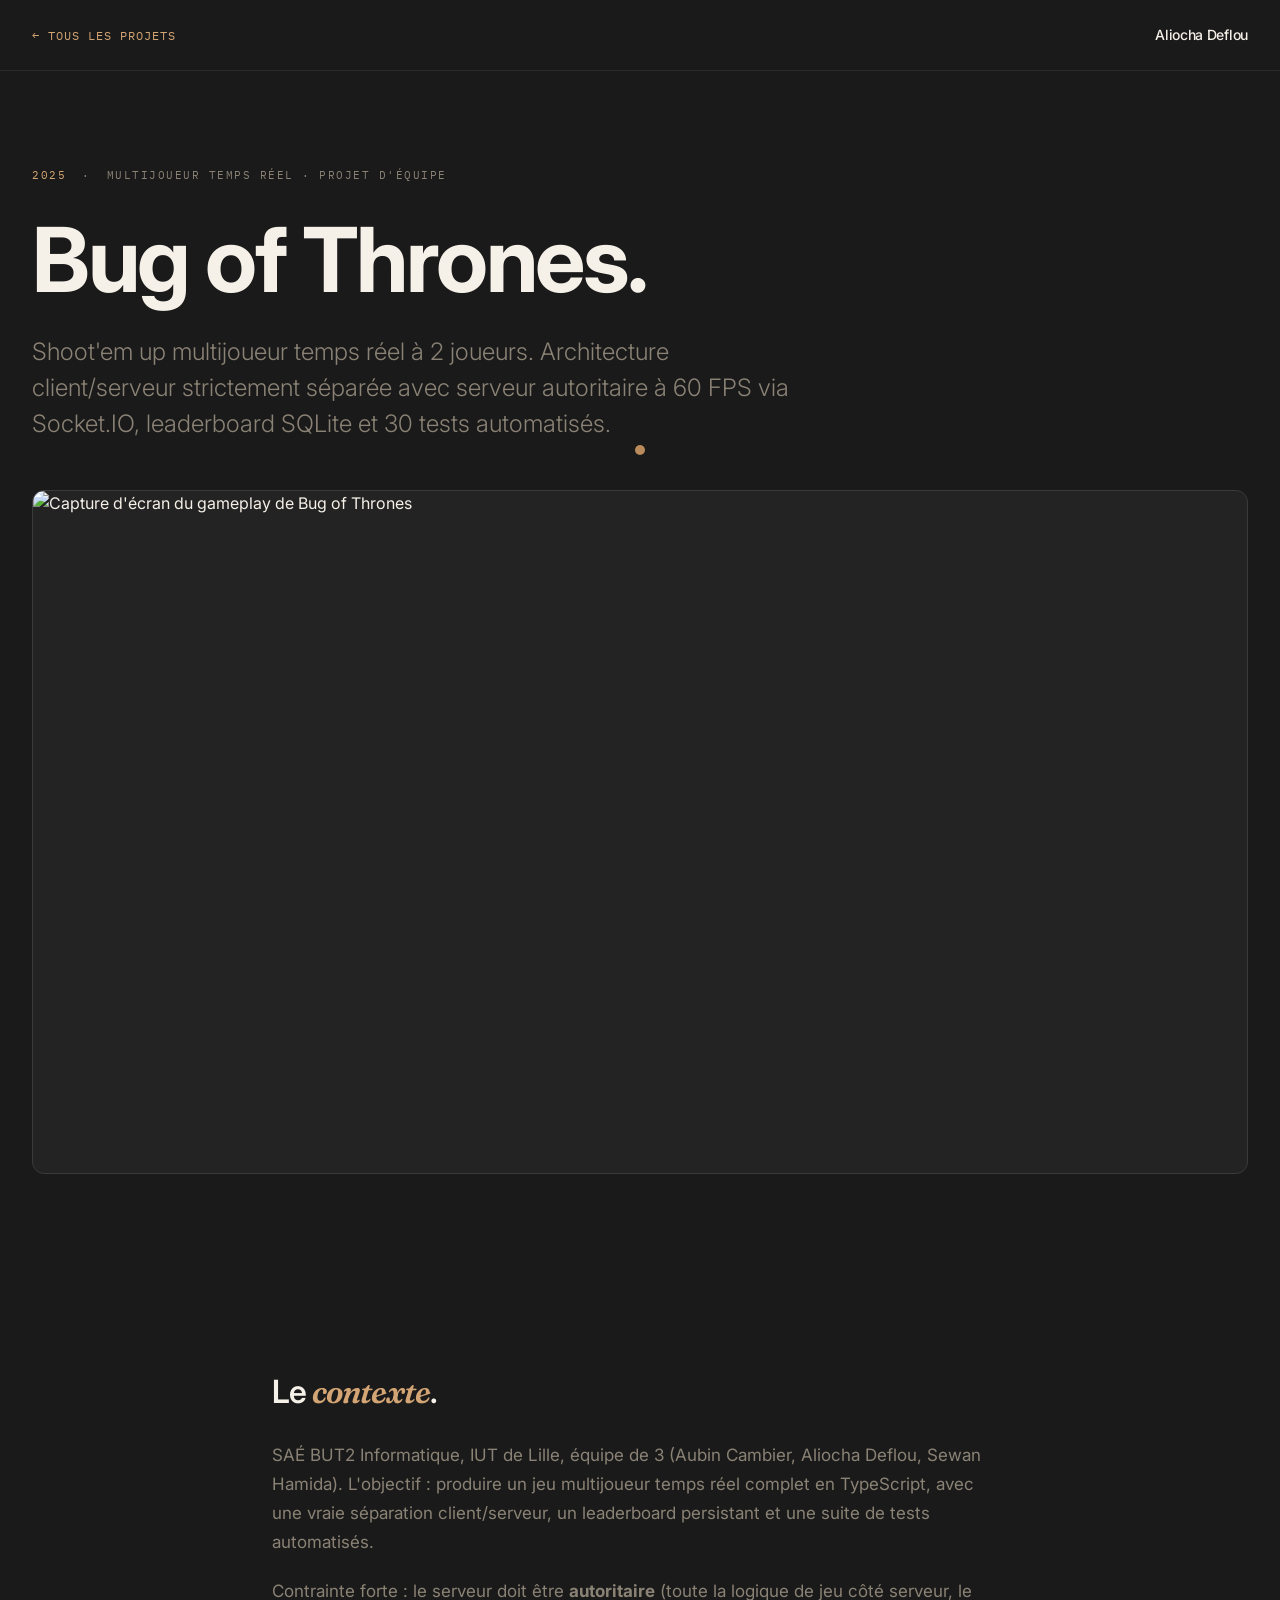
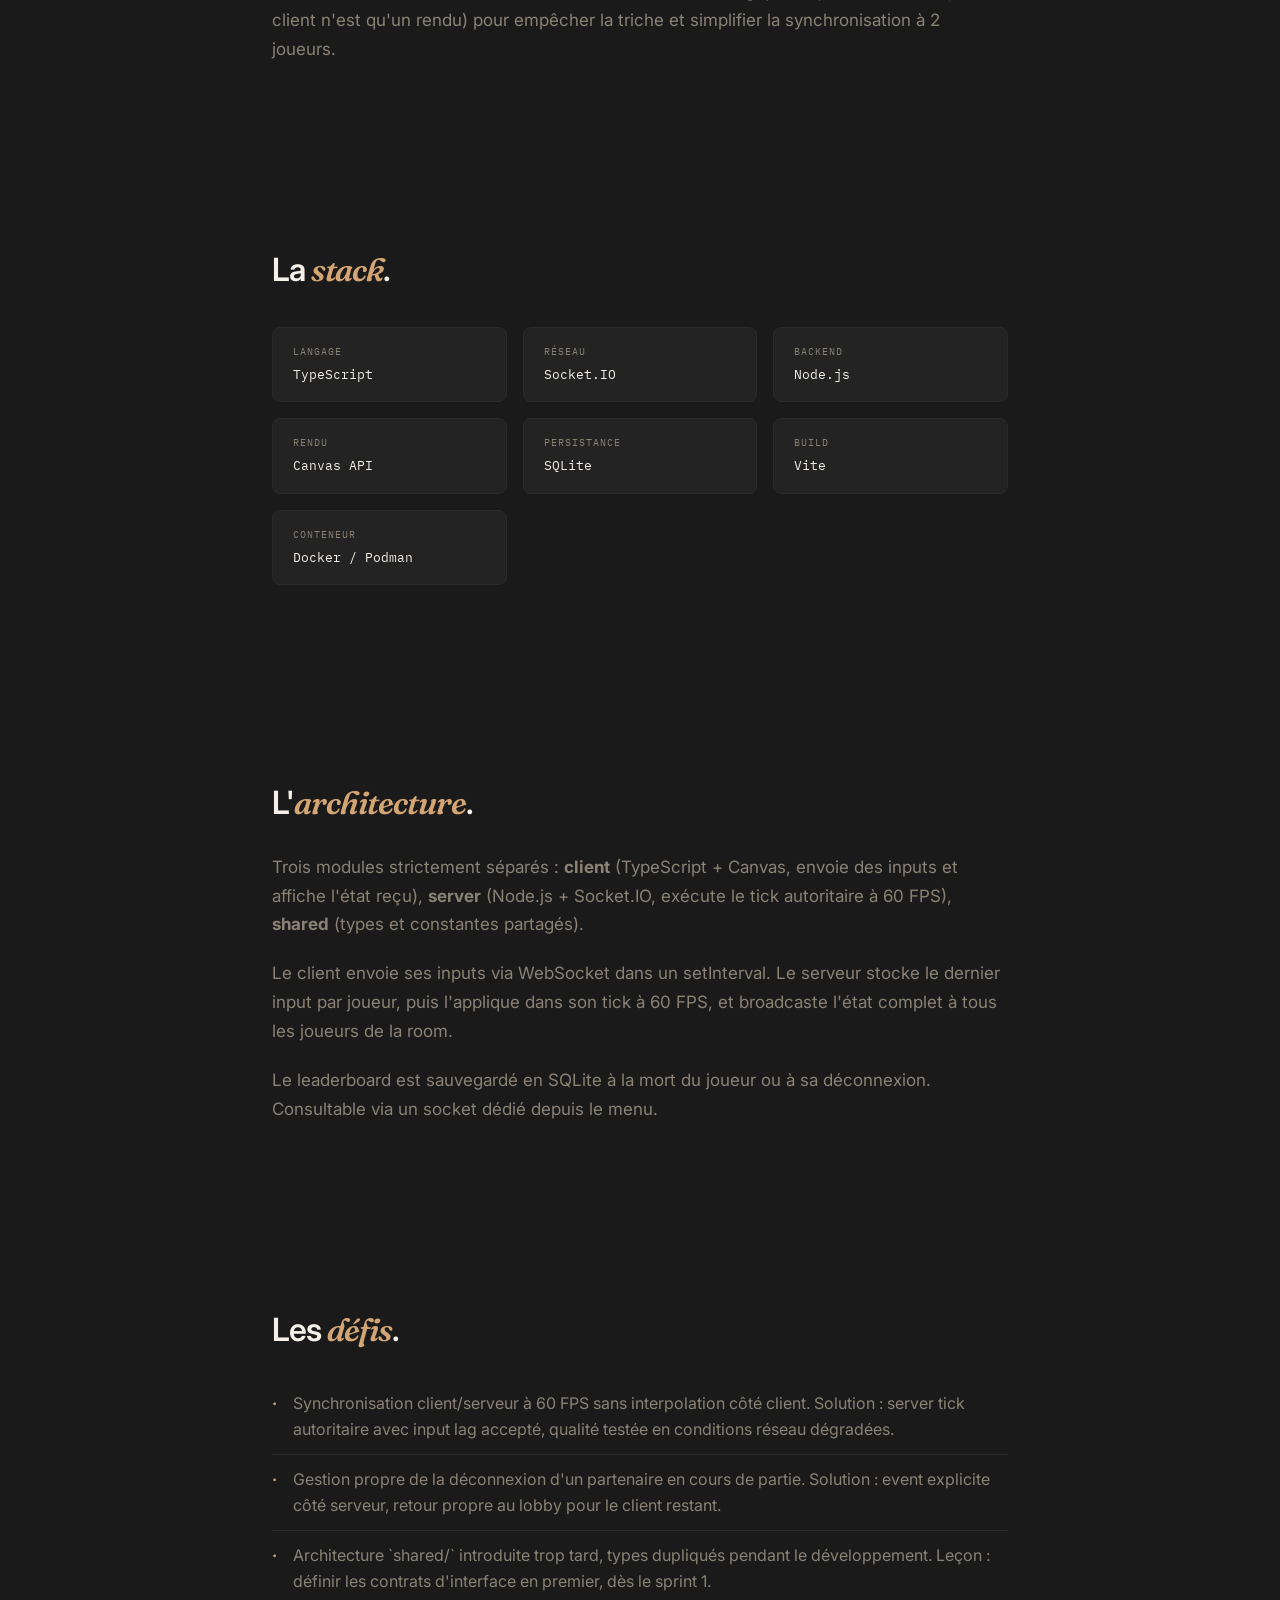
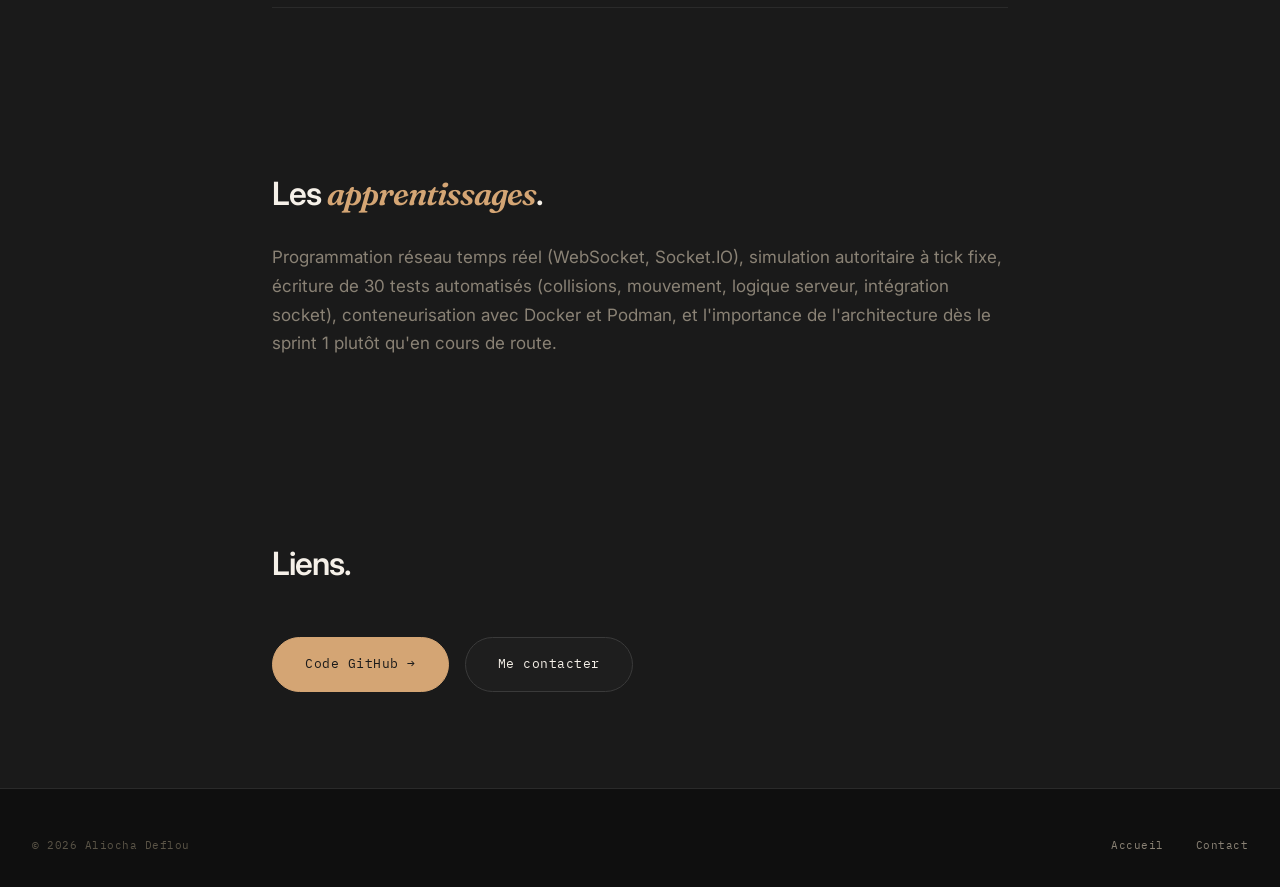
==== projets/bug-of-thrones.html @ a498810f "Add 3 project detail pages (Trading Bot, Bug of Thrones, Cabinet Réflexologie)" ====
<!DOCTYPE html>
<html lang="fr">
<head>
    <meta charset="UTF-8">
    <meta name="viewport" content="width=device-width, initial-scale=1.0">
    <title>Bug of Thrones — Étude de cas | Aliocha Deflou</title>
    <meta name="description" content="Shoot'em up multijoueur temps réel TypeScript/Socket.IO. Serveur autoritaire 60 FPS, leaderboard SQLite, 30 tests automatisés. Projet d'équipe SAÉ BUT2.">
    <meta name="theme-color" content="#1a1a1a">

    <link rel="preconnect" href="https://fonts.googleapis.com">
    <link rel="preconnect" href="https://fonts.gstatic.com" crossorigin>
    <link href="https://fonts.googleapis.com/css2?family=Inter:wght@300;400;500;600;700;800&family=Fraunces:ital,wght@0,300;0,400;1,300;1,400&family=IBM+Plex+Mono:wght@400;500&display=swap" rel="stylesheet">

    <link rel="stylesheet" href="../styles/main.css">
</head>
<body>
    <a href="#main" class="skip-link">Aller au contenu principal</a>
    <nav class="pd-nav" role="navigation">
        <a href="../index.html#projets" class="pd-nav-back">← Tous les projets</a>
        <a href="../index.html" class="nav-logo">Aliocha Deflou</a>
    </nav>

    <main id="main">
        <article>
            <header class="pd-hero">
                <div class="pd-meta">
                    <span class="accent">2025</span>
                    <span>·</span>
                    <span>Multijoueur Temps Réel · Projet d'équipe</span>
                </div>
                <h1 class="pd-title">Bug of Thrones.</h1>
                <p class="pd-tagline">Shoot'em up multijoueur temps réel à 2 joueurs. Architecture client/serveur strictement séparée avec serveur autoritaire à 60 FPS via Socket.IO, leaderboard SQLite et 30 tests automatisés.</p>
                <div class="pd-image">
                    <img src="../assets/img/bug-of-thrones-gameplay.webp" alt="Capture d'écran du gameplay de Bug of Thrones" loading="eager">
                </div>
            </header>

            <section class="pd-section">
                <h2>Le <em>contexte</em>.</h2>
                <p>SAÉ BUT2 Informatique, IUT de Lille, équipe de 3 (Aubin Cambier, Aliocha Deflou, Sewan Hamida). L'objectif : produire un jeu multijoueur temps réel complet en TypeScript, avec une vraie séparation client/serveur, un leaderboard persistant et une suite de tests automatisés.</p>
                <p>Contrainte forte : le serveur doit être <strong>autoritaire</strong> (toute la logique de jeu côté serveur, le client n'est qu'un rendu) pour empêcher la triche et simplifier la synchronisation à 2 joueurs.</p>
            </section>

            <section class="pd-section">
                <h2>La <em>stack</em>.</h2>
                <div class="pd-stack-grid">
                    <div class="pd-stack-item"><span class="lab">Langage</span>TypeScript</div>
                    <div class="pd-stack-item"><span class="lab">Réseau</span>Socket.IO</div>
                    <div class="pd-stack-item"><span class="lab">Backend</span>Node.js</div>
                    <div class="pd-stack-item"><span class="lab">Rendu</span>Canvas API</div>
                    <div class="pd-stack-item"><span class="lab">Persistance</span>SQLite</div>
                    <div class="pd-stack-item"><span class="lab">Build</span>Vite</div>
                    <div class="pd-stack-item"><span class="lab">Conteneur</span>Docker / Podman</div>
                </div>
            </section>

            <section class="pd-section">
                <h2>L'<em>architecture</em>.</h2>
                <p>Trois modules strictement séparés : <strong>client</strong> (TypeScript + Canvas, envoie des inputs et affiche l'état reçu), <strong>server</strong> (Node.js + Socket.IO, exécute le tick autoritaire à 60 FPS), <strong>shared</strong> (types et constantes partagés).</p>
                <p>Le client envoie ses inputs via WebSocket dans un setInterval. Le serveur stocke le dernier input par joueur, puis l'applique dans son tick à 60 FPS, et broadcaste l'état complet à tous les joueurs de la room.</p>
                <p>Le leaderboard est sauvegardé en SQLite à la mort du joueur ou à sa déconnexion. Consultable via un socket dédié depuis le menu.</p>
            </section>

            <section class="pd-section">
                <h2>Les <em>défis</em>.</h2>
                <ul>
                    <li>Synchronisation client/serveur à 60 FPS sans interpolation côté client. Solution : server tick autoritaire avec input lag accepté, qualité testée en conditions réseau dégradées.</li>
                    <li>Gestion propre de la déconnexion d'un partenaire en cours de partie. Solution : event explicite côté serveur, retour propre au lobby pour le client restant.</li>
                    <li>Architecture `shared/` introduite trop tard, types dupliqués pendant le développement. Leçon : définir les contrats d'interface en premier, dès le sprint 1.</li>
                </ul>
            </section>

            <section class="pd-section">
                <h2>Les <em>apprentissages</em>.</h2>
                <p>Programmation réseau temps réel (WebSocket, Socket.IO), simulation autoritaire à tick fixe, écriture de 30 tests automatisés (collisions, mouvement, logique serveur, intégration socket), conteneurisation avec Docker et Podman, et l'importance de l'architecture dès le sprint 1 plutôt qu'en cours de route.</p>
            </section>

            <section class="pd-section">
                <h2>Liens.</h2>
                <div class="pd-cta">
                    <a href="https://github.com/AlioDefl/bug-of-thrones" target="_blank" rel="noopener" class="contact-btn primary">Code GitHub →</a>
                    <a href="../index.html#contact" class="contact-btn">Me contacter</a>
                </div>
            </section>
        </article>
    </main>

    <footer class="footer" role="contentinfo">
        <div class="footer-inner">
            <span>© 2026 Aliocha Deflou</span>
            <div class="footer-links">
                <a href="../index.html">Accueil</a>
                <a href="../index.html#contact">Contact</a>
            </div>
        </div>
    </footer>

    <script src="../scripts/main.js"></script>
</body>
</html>
---- styles/main.css ----
/* main.css — feuille principale du portfolio Aliocha Deflou v2 */

/* ---------- 1. CSS Variables ---------- */
:root {
    /* Palette */
    --bg: #1a1a1a;
    --bg-elevated: #232323;
    --bg-deep: #0f0f0f;
    --text: #f5f0e8;
    --text-muted: #8a8275;
    --text-faint: #5a5447;
    --accent: #d4a574;
    --accent-hover: #e0b889;
    --border: #2a2a2a;
    --border-strong: #3a3a3a;

    /* Typography */
    --font-sans: 'Inter', -apple-system, BlinkMacSystemFont, 'Segoe UI', sans-serif;
    --font-serif: 'Fraunces', Georgia, serif;
    --font-mono: 'IBM Plex Mono', 'Courier New', monospace;

    /* Easing */
    --ease-out: cubic-bezier(.4, 0, .2, 1);
    --ease-pop: cubic-bezier(.34, 1.56, .64, 1);

    /* Layout */
    --max-width: 1280px;
    --gutter: 2rem;
}

/* ---------- 2. Reset ---------- */
*, *::before, *::after { margin: 0; padding: 0; box-sizing: border-box; }
html { scroll-behavior: smooth; -webkit-font-smoothing: antialiased; }
body {
    font-family: var(--font-sans);
    font-size: 16px;
    line-height: 1.6;
    font-weight: 400;
    background: var(--bg);
    color: var(--text);
    overflow-x: hidden;
}
img, svg, video { display: block; max-width: 100%; height: auto; }
button { font: inherit; border: none; background: none; cursor: pointer; color: inherit; }
a { color: inherit; text-decoration: none; }

/* ---------- 3. Typography utilities ---------- */
.label {
    font-family: var(--font-mono);
    font-size: 11px;
    font-weight: 500;
    letter-spacing: 1.5px;
    text-transform: uppercase;
    color: var(--text-faint);
}
.serif-italic {
    font-family: var(--font-serif);
    font-style: italic;
    font-weight: 300;
    color: var(--accent);
}

/* ---------- 4. Layout utilities ---------- */
.container {
    width: 100%;
    max-width: var(--max-width);
    margin: 0 auto;
    padding: 0 var(--gutter);
}
.section {
    padding: 8rem 0;
}
.section-title {
    font-size: clamp(2rem, 5vw, 3.5rem);
    font-weight: 600;
    letter-spacing: -1.5px;
    line-height: 1.05;
    margin-bottom: 3rem;
}

/* ---------- 5. Reduced motion ---------- */
@media (prefers-reduced-motion: reduce) {
    *, *::before, *::after {
        animation-duration: 0.01ms !important;
        animation-iteration-count: 1 !important;
        transition-duration: 0.01ms !important;
        scroll-behavior: auto !important;
    }
}

/* ---------- 6. Skip link ---------- */
.skip-link {
    position: absolute;
    top: -100px;
    left: 0;
    background: var(--accent);
    color: var(--bg);
    padding: 1rem 2rem;
    z-index: 10000;
    font-weight: 500;
    transition: top 0.3s var(--ease-out);
}
.skip-link:focus { top: 0; }

/* ---------- Nav ---------- */
.nav {
    position: fixed;
    top: 0; left: 0; right: 0;
    z-index: 100;
    background: rgba(26, 26, 26, 0);
    backdrop-filter: blur(0);
    border-bottom: 1px solid transparent;
    transition: background 0.4s var(--ease-out), backdrop-filter 0.4s var(--ease-out), border-color 0.4s var(--ease-out);
}
.nav.scrolled {
    background: rgba(26, 26, 26, 0.85);
    backdrop-filter: blur(20px);
    border-bottom-color: var(--border);
}
.nav-inner {
    max-width: var(--max-width);
    margin: 0 auto;
    padding: 0 var(--gutter);
    height: 72px;
    display: flex;
    align-items: center;
    justify-content: space-between;
    gap: 2rem;
}
.nav-logo {
    font-size: 14px;
    font-weight: 500;
    letter-spacing: -0.3px;
}
.nav-links {
    display: flex;
    gap: 2.5rem;
    list-style: none;
}
.nav-links a {
    font-family: var(--font-mono);
    font-size: 12px;
    letter-spacing: 0.5px;
    text-transform: uppercase;
    color: var(--text-muted);
    transition: color 0.3s var(--ease-out);
}
.nav-links a:hover { color: var(--text); }
.nav-cv {
    padding: 0.65rem 1.4rem;
    background: var(--accent);
    color: var(--bg);
    border-radius: 50px;
    font-size: 13px;
    font-weight: 500;
    transition: background 0.3s var(--ease-out), transform 0.3s var(--ease-out);
}
.nav-cv:hover { background: var(--accent-hover); transform: translateY(-2px); }
.nav-hamburger { display: none; flex-direction: column; gap: 5px; }
.nav-hamburger span { display: block; width: 24px; height: 2px; background: var(--text); transition: all 0.3s var(--ease-out); }

@media (max-width: 700px) {
    .nav-links { display: none; position: fixed; top: 72px; left: 0; right: 0; flex-direction: column; padding: 2rem; gap: 1.5rem; background: rgba(26, 26, 26, 0.98); backdrop-filter: blur(20px); border-bottom: 1px solid var(--border); }
    .nav-links.open { display: flex; }
    .nav-hamburger { display: flex; }
}

/* ---------- Hero ---------- */
.hero {
    min-height: 100vh;
    display: flex;
    flex-direction: column;
    justify-content: space-between;
    padding: 8rem var(--gutter) 4rem;
    max-width: var(--max-width);
    margin: 0 auto;
    position: relative;
}
.hero-top, .hero-bottom {
    display: flex;
    justify-content: space-between;
    align-items: center;
    color: var(--text-faint);
    font-family: var(--font-mono);
    font-size: 11px;
    letter-spacing: 1.5px;
    text-transform: uppercase;
}
.hero-bottom { padding-top: 2rem; border-top: 1px solid var(--border); }
.hero-content {
    flex: 1;
    display: flex;
    flex-direction: column;
    justify-content: center;
    gap: 2rem;
    padding: 4rem 0;
}
.hero-name {
    font-size: clamp(48px, 9vw, 120px);
    font-weight: 700;
    letter-spacing: -3px;
    line-height: 0.92;
}
.hero-name .dot { color: var(--accent); }
.hero-tagline {
    font-size: clamp(18px, 2.4vw, 28px);
    font-weight: 300;
    line-height: 1.4;
    color: var(--text);
    max-width: 720px;
}
.hero-tagline em {
    font-family: var(--font-serif);
    font-style: italic;
    font-weight: 300;
    color: var(--accent);
}
.status-pill {
    display: inline-flex;
    align-items: center;
    gap: 0.65rem;
    padding: 0.65rem 1.2rem;
    border: 1px solid var(--border-strong);
    border-radius: 50px;
    background: rgba(245, 240, 232, 0.03);
    font-family: var(--font-mono);
    font-size: 11px;
    letter-spacing: 1.5px;
    text-transform: uppercase;
    color: var(--text);
    width: fit-content;
}
.status-pill .pulse {
    width: 8px;
    height: 8px;
    border-radius: 50%;
    background: var(--accent);
    animation: pulse 2s ease-in-out infinite;
}
@keyframes pulse {
    0%, 100% { opacity: 1; transform: scale(1); }
    50% { opacity: 0.4; transform: scale(0.85); }
}
.hero-scroll {
    display: flex;
    align-items: center;
    gap: 0.5rem;
}
.hero-scroll::after {
    content: '↓';
    animation: bounce 2s ease-in-out infinite;
}
@keyframes bounce {
    0%, 100% { transform: translateY(0); }
    50% { transform: translateY(4px); }
}

/* ---------- About ---------- */
.about {
    background: var(--bg);
    padding: 6rem 0;
    border-top: 1px solid var(--border);
}
.about-inner {
    max-width: var(--max-width);
    margin: 0 auto;
    padding: 0 var(--gutter);
    display: grid;
    grid-template-columns: 320px 1fr;
    gap: 4rem;
    align-items: center;
}
.about-portrait {
    width: 320px;
    height: 320px;
    border-radius: 8px;
    overflow: hidden;
    background: var(--bg-elevated);
    position: relative;
}
.about-portrait img { width: 100%; height: 100%; object-fit: cover; }
.about-portrait::after {
    content: '';
    position: absolute;
    inset: 0;
    background: linear-gradient(135deg, transparent 50%, rgba(212, 165, 116, 0.15));
    pointer-events: none;
}
.about-text { display: flex; flex-direction: column; gap: 2rem; }
.about-label { font-family: var(--font-mono); font-size: 11px; letter-spacing: 2px; text-transform: uppercase; color: var(--accent); }
.about-bio { font-size: clamp(20px, 2vw, 26px); font-weight: 300; line-height: 1.4; color: var(--text); }
.about-bio em { font-family: var(--font-serif); font-style: italic; color: var(--accent); }
.about-stats { display: flex; gap: 3rem; padding-top: 2rem; border-top: 1px solid var(--border); }
.about-stat-num { font-size: 2rem; font-weight: 600; color: var(--text); margin-bottom: 0.25rem; }
.about-stat-label { font-family: var(--font-mono); font-size: 11px; letter-spacing: 1px; text-transform: uppercase; color: var(--text-muted); }

@media (max-width: 768px) {
    .about-inner { grid-template-columns: 1fr; gap: 2rem; }
    .about-portrait { width: 100%; max-width: 320px; }
    .about-stats { flex-direction: column; gap: 1.5rem; }
}

/* ---------- Projects section ---------- */
.projects {
    padding: 8rem 0;
    background: var(--bg);
    border-top: 1px solid var(--border);
}
.projects-header {
    max-width: var(--max-width);
    margin: 0 auto 5rem;
    padding: 0 var(--gutter);
    display: flex;
    justify-content: space-between;
    align-items: flex-end;
    gap: 2rem;
}
.projects-header h2 { font-size: clamp(2rem, 5vw, 4rem); font-weight: 600; letter-spacing: -1.5px; line-height: 1; }
.projects-header h2 em { font-family: var(--font-serif); font-style: italic; font-weight: 300; color: var(--accent); }
.projects-count { font-family: var(--font-mono); font-size: 12px; letter-spacing: 1.5px; text-transform: uppercase; color: var(--text-muted); white-space: nowrap; }

/* Featured cards */
.featured-list {
    max-width: var(--max-width);
    margin: 0 auto;
    padding: 0 var(--gutter);
    display: flex;
    flex-direction: column;
    gap: 8rem;
}
.featured-card {
    display: grid;
    grid-template-columns: 1fr 1fr;
    gap: 4rem;
    align-items: center;
}
.featured-card.reverse { direction: rtl; }
.featured-card.reverse > * { direction: ltr; }
.featured-image {
    aspect-ratio: 4 / 3;
    border-radius: 12px;
    overflow: hidden;
    background: var(--bg-elevated);
    border: 1px solid var(--border-strong);
    position: relative;
}
.featured-image img { width: 100%; height: 100%; object-fit: cover; transition: transform 0.6s var(--ease-out); }
.featured-card:hover .featured-image img { transform: scale(1.04); }
.featured-text { display: flex; flex-direction: column; gap: 1.5rem; }
.featured-meta { display: flex; align-items: center; gap: 1rem; font-family: var(--font-mono); font-size: 11px; letter-spacing: 1.5px; text-transform: uppercase; color: var(--text-muted); }
.featured-meta .num { color: var(--accent); }
.featured-meta .dot { width: 4px; height: 4px; background: var(--text-faint); border-radius: 50%; }
.featured-title { font-size: clamp(28px, 4vw, 48px); font-weight: 600; letter-spacing: -1px; line-height: 1.05; }
.featured-tagline { font-size: 18px; font-weight: 300; line-height: 1.5; color: var(--text-muted); }
.featured-stack { display: flex; flex-wrap: wrap; gap: 0.5rem; }
.tag {
    font-family: var(--font-mono);
    font-size: 11px;
    letter-spacing: 0.5px;
    padding: 0.4rem 0.85rem;
    border: 1px solid var(--border-strong);
    border-radius: 50px;
    color: var(--text-muted);
}
.featured-cta {
    display: inline-flex;
    align-items: center;
    gap: 0.5rem;
    margin-top: 0.5rem;
    font-family: var(--font-mono);
    font-size: 13px;
    letter-spacing: 0.5px;
    color: var(--accent);
    text-transform: uppercase;
    transition: gap 0.3s var(--ease-out);
    width: fit-content;
}
.featured-cta::after { content: '→'; transition: transform 0.3s var(--ease-out); }
.featured-cta:hover { gap: 1rem; }
.featured-cta:hover::after { transform: translateX(4px); }

@media (max-width: 900px) {
    .featured-card, .featured-card.reverse { grid-template-columns: 1fr; gap: 2rem; direction: ltr; }
}

/* ---------- Trading Bot CSS mockup ---------- */
.tb-mockup {
    width: 100%;
    height: 100%;
    background: linear-gradient(180deg, #1f1f1f 0%, #161616 100%);
    padding: 1.5rem;
    display: grid;
    grid-template-rows: auto 1fr auto;
    gap: 1rem;
    font-family: var(--font-mono);
    font-size: 10px;
    color: var(--text-muted);
}
.tb-header { display: flex; justify-content: space-between; align-items: center; }
.tb-pair { font-size: 13px; color: var(--text); font-weight: 500; }
.tb-pair .accent { color: var(--accent); }
.tb-controls { display: flex; gap: 0.5rem; }
.tb-controls span { padding: 0.25rem 0.6rem; background: var(--bg-elevated); border-radius: 4px; }
.tb-controls span.active { background: var(--accent); color: var(--bg); }
.tb-chart { position: relative; background: rgba(245, 240, 232, 0.02); border-radius: 6px; overflow: hidden; }
.tb-chart svg { width: 100%; height: 100%; }
.tb-footer { display: flex; justify-content: space-between; }
.tb-footer .stat .num { color: var(--text); font-size: 12px; font-weight: 500; }
.tb-footer .stat .num.up { color: #7ad6a4; }
.tb-footer .stat .num.down { color: #d67a7a; }
.tb-footer .stat .lab { font-size: 9px; letter-spacing: 1px; text-transform: uppercase; }

/* ---------- Projects grid (7 minor) ---------- */
.projects-grid-wrap {
    max-width: var(--max-width);
    margin: 8rem auto 0;
    padding: 0 var(--gutter);
}
.projects-grid-label {
    font-family: var(--font-mono);
    font-size: 11px;
    letter-spacing: 2px;
    text-transform: uppercase;
    color: var(--accent);
    margin-bottom: 2rem;
    display: flex;
    align-items: center;
    gap: 1rem;
}
.projects-grid-label::after {
    content: '';
    flex: 1;
    height: 1px;
    background: var(--border);
}
.projects-grid {
    display: grid;
    grid-template-columns: repeat(2, 1fr);
    gap: 1rem;
}
.project-mini {
    padding: 2rem;
    background: var(--bg-elevated);
    border: 1px solid var(--border);
    border-radius: 8px;
    transition: border-color 0.3s var(--ease-out), transform 0.3s var(--ease-out);
    display: flex;
    flex-direction: column;
    gap: 1rem;
}
.project-mini:hover { border-color: var(--accent); transform: translateY(-2px); }
.project-mini-meta { display: flex; justify-content: space-between; align-items: center; font-family: var(--font-mono); font-size: 11px; letter-spacing: 1px; text-transform: uppercase; color: var(--text-muted); }
.project-mini-title { font-size: 1.3rem; font-weight: 500; }
.project-mini-tagline { font-size: 14px; color: var(--text-muted); line-height: 1.5; }
.project-mini-tags { display: flex; flex-wrap: wrap; gap: 0.4rem; }
.project-mini-tags .tag { font-size: 10px; padding: 0.3rem 0.7rem; }
.project-mini-link {
    margin-top: auto;
    font-family: var(--font-mono);
    font-size: 11px;
    letter-spacing: 0.5px;
    text-transform: uppercase;
    color: var(--accent);
    transition: opacity 0.3s var(--ease-out);
}
.project-mini-link:hover { opacity: 0.7; }
.project-mini-link.muted { color: var(--text-faint); cursor: default; }

@media (max-width: 768px) {
    .projects-grid { grid-template-columns: 1fr; }
}

/* ---------- Stats marquee ---------- */
.marquee {
    background: var(--bg-elevated);
    border-top: 1px solid var(--border);
    border-bottom: 1px solid var(--border);
    overflow: hidden;
    padding: 1.5rem 0;
}
.marquee-track {
    display: flex;
    width: max-content;
    animation: marquee 60s linear infinite;
    will-change: transform;
}
.marquee:hover .marquee-track { animation-play-state: paused; }
.marquee-item {
    font-family: var(--font-mono);
    font-size: 13px;
    letter-spacing: 2px;
    text-transform: uppercase;
    color: var(--text-muted);
    padding: 0 2.5rem;
    white-space: nowrap;
    display: flex;
    align-items: center;
    gap: 2.5rem;
}
.marquee-item::after {
    content: '';
    width: 6px;
    height: 6px;
    background: var(--accent);
    border-radius: 50%;
    flex-shrink: 0;
}
@keyframes marquee {
    from { transform: translateX(0); }
    to { transform: translateX(-50%); }
}

/* ---------- Stack section ---------- */
.stack {
    padding: 8rem 0;
    background: var(--bg);
}
.stack-inner { max-width: var(--max-width); margin: 0 auto; padding: 0 var(--gutter); }
.stack-grid {
    display: grid;
    grid-template-columns: repeat(4, 1fr);
    gap: 3rem;
    margin-top: 4rem;
}
.stack-col { display: flex; flex-direction: column; gap: 1rem; }
.stack-num { font-family: var(--font-mono); font-size: 12px; letter-spacing: 1.5px; color: var(--accent); }
.stack-cat { font-size: 1.1rem; font-weight: 600; padding-bottom: 1rem; border-bottom: 1px solid var(--border); margin-bottom: 0.5rem; }
.stack-list { list-style: none; display: flex; flex-direction: column; gap: 0.5rem; }
.stack-list li { font-family: var(--font-mono); font-size: 13px; color: var(--text-muted); padding: 0.4rem 0; }

@media (max-width: 900px) { .stack-grid { grid-template-columns: repeat(2, 1fr); gap: 2rem; } }
@media (max-width: 500px) { .stack-grid { grid-template-columns: 1fr; } }

/* ---------- Why hire me ---------- */
.why {
    padding: 8rem 0;
    background: var(--bg-deep);
    border-top: 1px solid var(--border);
    border-bottom: 1px solid var(--border);
}
.why-inner { max-width: var(--max-width); margin: 0 auto; padding: 0 var(--gutter); }
.why-grid {
    display: grid;
    grid-template-columns: repeat(3, 1fr);
    gap: 4rem;
    margin-top: 4rem;
}
.why-item { display: flex; flex-direction: column; gap: 1rem; }
.why-num {
    font-family: var(--font-serif);
    font-style: italic;
    font-weight: 300;
    font-size: 4rem;
    color: var(--accent);
    line-height: 1;
}
.why-title { font-size: 1.4rem; font-weight: 600; }
.why-text { font-size: 15px; line-height: 1.6; color: var(--text-muted); }

@media (max-width: 900px) { .why-grid { grid-template-columns: 1fr; gap: 3rem; } }

/* ---------- Education timeline ---------- */
.education {
    padding: 8rem 0;
    background: var(--bg);
}
.education-inner { max-width: var(--max-width); margin: 0 auto; padding: 0 var(--gutter); }
.timeline {
    position: relative;
    margin-top: 4rem;
    padding-left: 2rem;
}
.timeline::before {
    content: '';
    position: absolute;
    left: 0;
    top: 0;
    bottom: 0;
    width: 1px;
    background: var(--border-strong);
}
.timeline-item {
    position: relative;
    padding-bottom: 3rem;
    display: grid;
    grid-template-columns: 140px 1fr;
    gap: 2rem;
}
.timeline-item:last-child { padding-bottom: 0; }
.timeline-item::before {
    content: '';
    position: absolute;
    left: -2.4rem;
    top: 0.4rem;
    width: 12px;
    height: 12px;
    border-radius: 50%;
    background: var(--accent);
    border: 3px solid var(--bg);
    box-shadow: 0 0 0 1px var(--accent);
}
.timeline-date { font-family: var(--font-mono); font-size: 12px; letter-spacing: 1px; color: var(--accent); padding-top: 0.3rem; }
.timeline-content h3 { font-size: 1.25rem; font-weight: 600; margin-bottom: 0.5rem; }
.timeline-content .school { font-family: var(--font-mono); font-size: 12px; letter-spacing: 0.5px; color: var(--text-muted); margin-bottom: 0.75rem; }
.timeline-content p { font-size: 14px; line-height: 1.6; color: var(--text-muted); }

@media (max-width: 600px) {
    .timeline-item { grid-template-columns: 1fr; gap: 0.5rem; }
}

/* ---------- Experience ---------- */
.experience {
    padding: 8rem 0;
    background: var(--bg-deep);
    border-top: 1px solid var(--border);
}
.experience-inner { max-width: var(--max-width); margin: 0 auto; padding: 0 var(--gutter); }
.experience-list {
    display: flex;
    flex-direction: column;
    gap: 0;
    margin-top: 4rem;
}
.experience-item {
    display: grid;
    grid-template-columns: 200px 1fr;
    gap: 3rem;
    padding: 2.5rem 0;
    border-bottom: 1px solid var(--border);
    align-items: start;
}
.experience-item:last-child { border-bottom: none; }
.experience-period { font-family: var(--font-mono); font-size: 12px; letter-spacing: 1px; color: var(--text-muted); }
.experience-content h3 { font-size: 1.3rem; font-weight: 600; margin-bottom: 0.4rem; }
.experience-content .company { font-family: var(--font-mono); font-size: 12px; color: var(--accent); margin-bottom: 1rem; }
.experience-content p { font-size: 15px; color: var(--text-muted); line-height: 1.6; margin-bottom: 1rem; }
.experience-tags { display: flex; flex-wrap: wrap; gap: 0.4rem; }

@media (max-width: 700px) {
    .experience-item { grid-template-columns: 1fr; gap: 0.5rem; }
}

/* ---------- Contact CTA ---------- */
.contact {
    padding: 12rem 0;
    background: var(--bg);
    border-top: 1px solid var(--border);
    text-align: center;
}
.contact-inner { max-width: 900px; margin: 0 auto; padding: 0 var(--gutter); }
.contact-title {
    font-size: clamp(3rem, 8vw, 7rem);
    font-weight: 700;
    letter-spacing: -3px;
    line-height: 0.95;
    margin-bottom: 2rem;
}
.contact-title em { font-family: var(--font-serif); font-style: italic; font-weight: 300; color: var(--accent); }
.contact-text {
    font-size: clamp(16px, 1.4vw, 20px);
    color: var(--text-muted);
    line-height: 1.6;
    max-width: 600px;
    margin: 0 auto 3rem;
}
.contact-buttons {
    display: flex;
    flex-wrap: wrap;
    justify-content: center;
    gap: 1rem;
}
.contact-btn {
    display: inline-flex;
    align-items: center;
    gap: 0.5rem;
    padding: 1rem 2rem;
    border: 1px solid var(--border-strong);
    border-radius: 50px;
    font-family: var(--font-mono);
    font-size: 13px;
    letter-spacing: 0.5px;
    color: var(--text);
    transition: all 0.3s var(--ease-out);
    background: rgba(245, 240, 232, 0.02);
}
.contact-btn:hover {
    background: var(--accent);
    color: var(--bg);
    border-color: var(--accent);
    transform: translateY(-2px);
}
.contact-btn.primary {
    background: var(--accent);
    color: var(--bg);
    border-color: var(--accent);
}
.contact-btn.primary:hover { background: var(--accent-hover); border-color: var(--accent-hover); }

/* ---------- Footer ---------- */
.footer {
    padding: 3rem 0 2rem;
    background: var(--bg-deep);
    border-top: 1px solid var(--border);
}
.footer-inner {
    max-width: var(--max-width);
    margin: 0 auto;
    padding: 0 var(--gutter);
    display: flex;
    justify-content: space-between;
    align-items: center;
    flex-wrap: wrap;
    gap: 1.5rem;
    font-family: var(--font-mono);
    font-size: 11px;
    letter-spacing: 0.5px;
    color: var(--text-faint);
}
.footer-links { display: flex; gap: 2rem; flex-wrap: wrap; }
.footer-links a { color: var(--text-muted); transition: color 0.3s var(--ease-out); }
.footer-links a:hover { color: var(--accent); }

/* ---------- Scroll reveals ---------- */
[data-reveal] {
    opacity: 0;
    transform: translateY(30px);
    transition: opacity 0.8s var(--ease-out), transform 0.8s var(--ease-out);
}
[data-reveal].is-visible {
    opacity: 1;
    transform: translateY(0);
}
@media (prefers-reduced-motion: reduce) {
    [data-reveal] { opacity: 1; transform: none; transition: none; }
}

/* ---------- Custom cursor ---------- */
.cursor-dot {
    position: fixed;
    top: 0; left: 0;
    width: 10px; height: 10px;
    border-radius: 50%;
    background: var(--accent);
    pointer-events: none;
    z-index: 9999;
    transform: translate(-50%, -50%);
    transition: width 0.25s var(--ease-out), height 0.25s var(--ease-out), background 0.25s var(--ease-out);
    mix-blend-mode: difference;
    will-change: transform;
}
.cursor-dot.is-hovering { width: 30px; height: 30px; }
@media (max-width: 900px), (hover: none) {
    .cursor-dot { display: none; }
}
@media (prefers-reduced-motion: reduce) {
    .cursor-dot { display: none; }
}

/* ---------- Hero word reveal ---------- */
.hero-tagline .word {
    display: inline-block;
    opacity: 0;
    transform: translateY(20px);
    transition: opacity 0.6s var(--ease-out), transform 0.6s var(--ease-out);
}
.hero-tagline.revealed .word { opacity: 1; transform: translateY(0); }
@media (prefers-reduced-motion: reduce) {
    .hero-tagline .word { opacity: 1; transform: none; transition: none; }
}

/* ---------- Project detail pages ---------- */
.pd-nav { padding: 1.5rem var(--gutter); display: flex; justify-content: space-between; align-items: center; border-bottom: 1px solid var(--border); }
.pd-nav-back { font-family: var(--font-mono); font-size: 12px; letter-spacing: 1px; text-transform: uppercase; color: var(--accent); }
.pd-hero {
    padding: 6rem var(--gutter) 4rem;
    max-width: var(--max-width);
    margin: 0 auto;
}
.pd-meta { display: flex; gap: 1rem; margin-bottom: 2rem; font-family: var(--font-mono); font-size: 11px; letter-spacing: 1.5px; text-transform: uppercase; color: var(--text-muted); }
.pd-meta .accent { color: var(--accent); }
.pd-title {
    font-size: clamp(2.5rem, 7vw, 6rem);
    font-weight: 700;
    letter-spacing: -2.5px;
    line-height: 0.95;
    margin-bottom: 2rem;
}
.pd-tagline { font-size: clamp(18px, 2vw, 24px); font-weight: 300; line-height: 1.5; color: var(--text-muted); max-width: 780px; margin-bottom: 3rem; }
.pd-image {
    width: 100%;
    aspect-ratio: 16 / 9;
    background: var(--bg-elevated);
    border: 1px solid var(--border-strong);
    border-radius: 12px;
    overflow: hidden;
    margin-bottom: 4rem;
}
.pd-image img { width: 100%; height: 100%; object-fit: cover; }
.pd-section { padding: 4rem 0; max-width: 800px; margin: 0 auto var(--gutter); padding-left: var(--gutter); padding-right: var(--gutter); }
.pd-section h2 { font-size: 2rem; font-weight: 600; margin-bottom: 1.5rem; letter-spacing: -1px; }
.pd-section h2 em { font-family: var(--font-serif); font-style: italic; color: var(--accent); }
.pd-section p { font-size: 17px; line-height: 1.7; color: var(--text-muted); margin-bottom: 1.25rem; }
.pd-section ul { list-style: none; }
.pd-section li {
    padding: 0.75rem 0;
    border-bottom: 1px solid var(--border);
    font-size: 16px;
    color: var(--text-muted);
    display: flex;
    gap: 1rem;
}
.pd-section li::before { content: '·'; color: var(--accent); font-weight: 700; }
.pd-stack-grid {
    display: grid;
    grid-template-columns: repeat(auto-fit, minmax(180px, 1fr));
    gap: 1rem;
    margin: 2rem 0;
}
.pd-stack-item {
    padding: 1rem 1.25rem;
    background: var(--bg-elevated);
    border: 1px solid var(--border);
    border-radius: 8px;
    font-family: var(--font-mono);
    font-size: 13px;
    color: var(--text);
}
.pd-stack-item .lab { font-size: 10px; color: var(--text-muted); text-transform: uppercase; letter-spacing: 1px; display: block; margin-bottom: 0.3rem; }
.pd-cta {
    display: flex;
    gap: 1rem;
    margin-top: 3rem;
    flex-wrap: wrap;
}
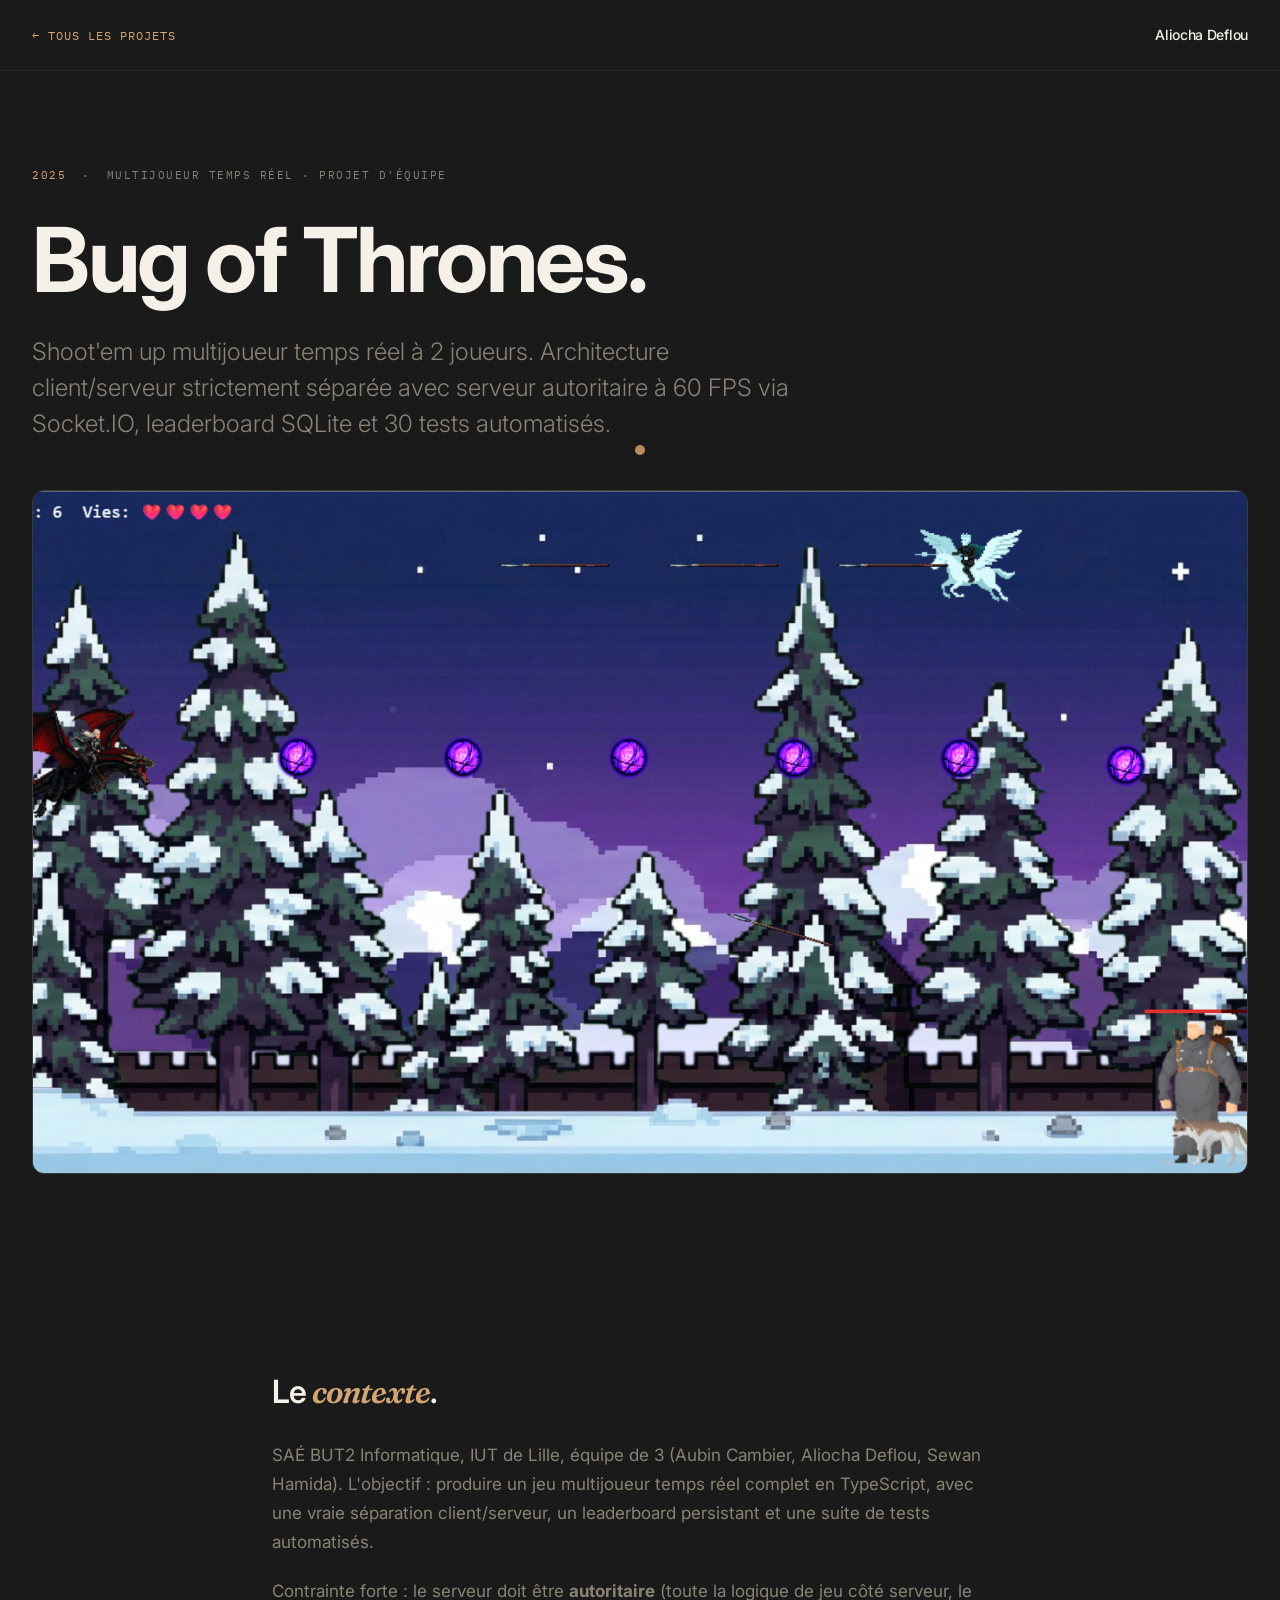
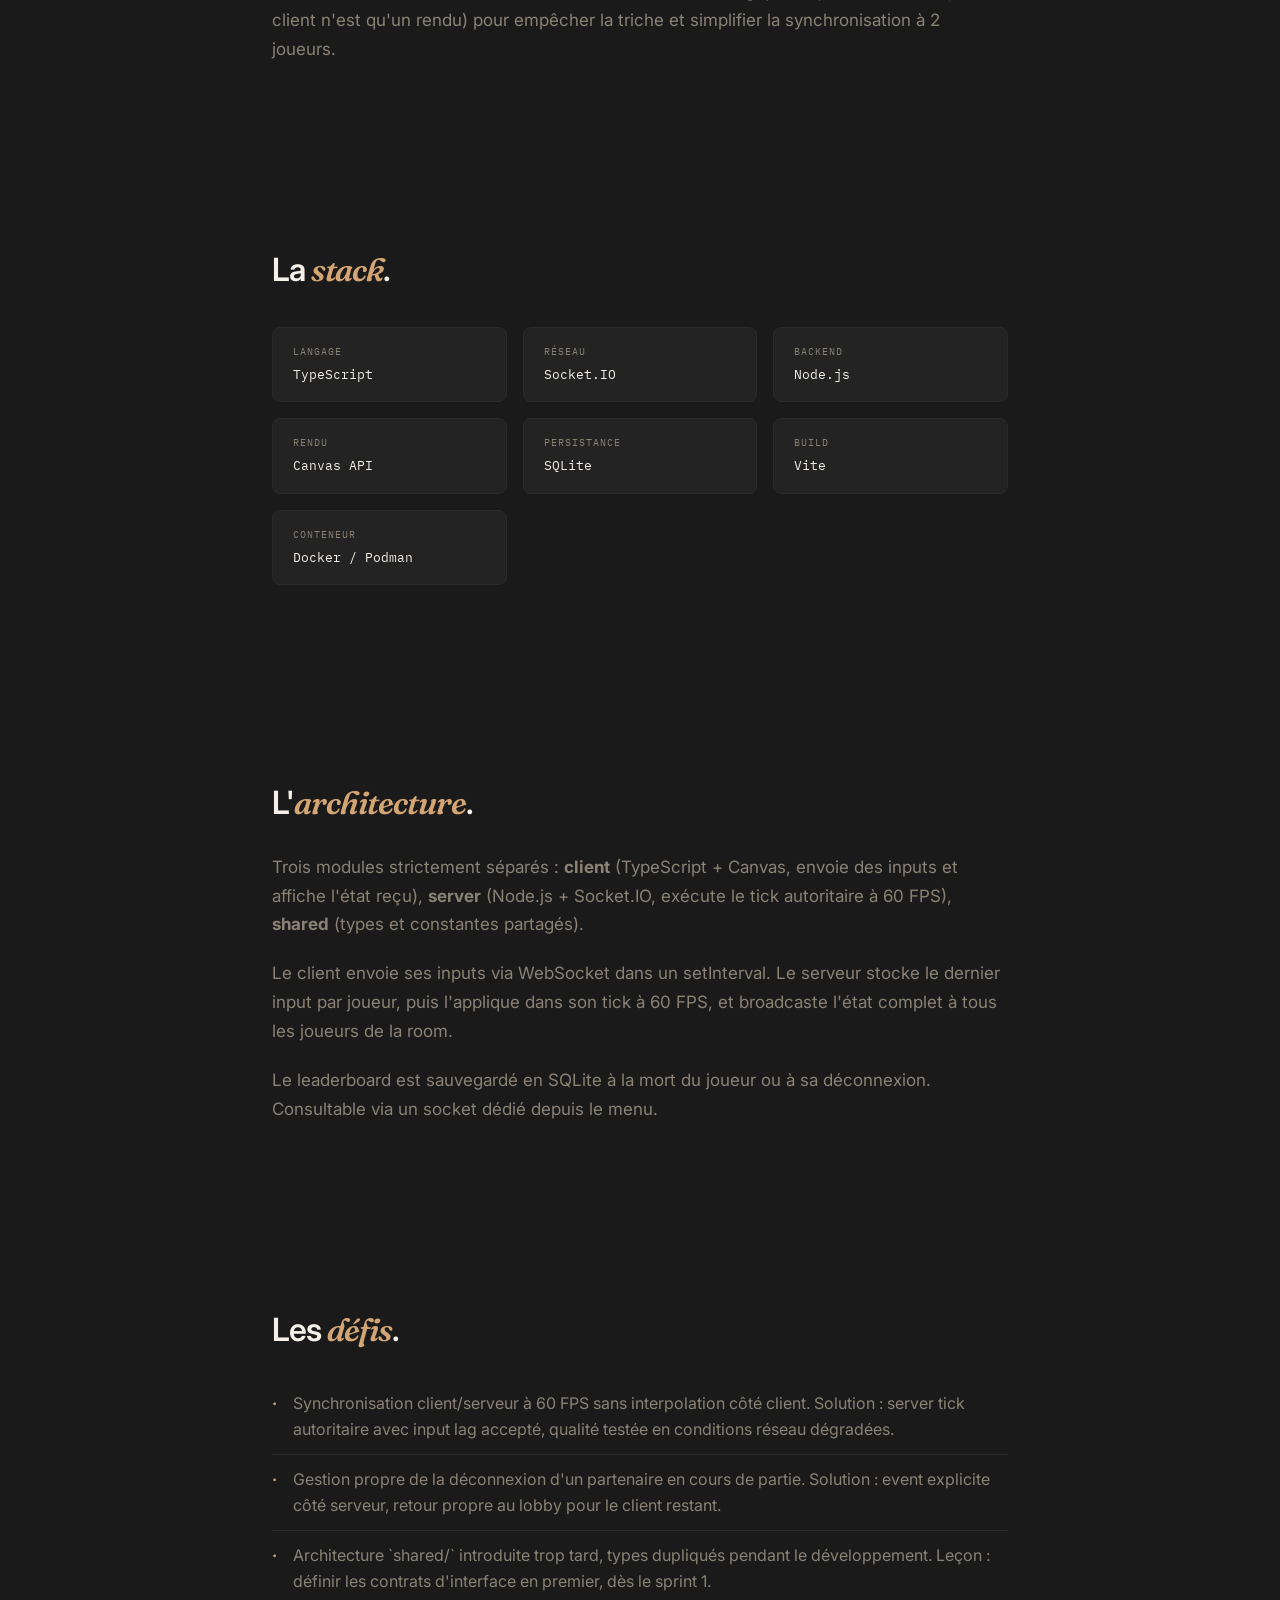
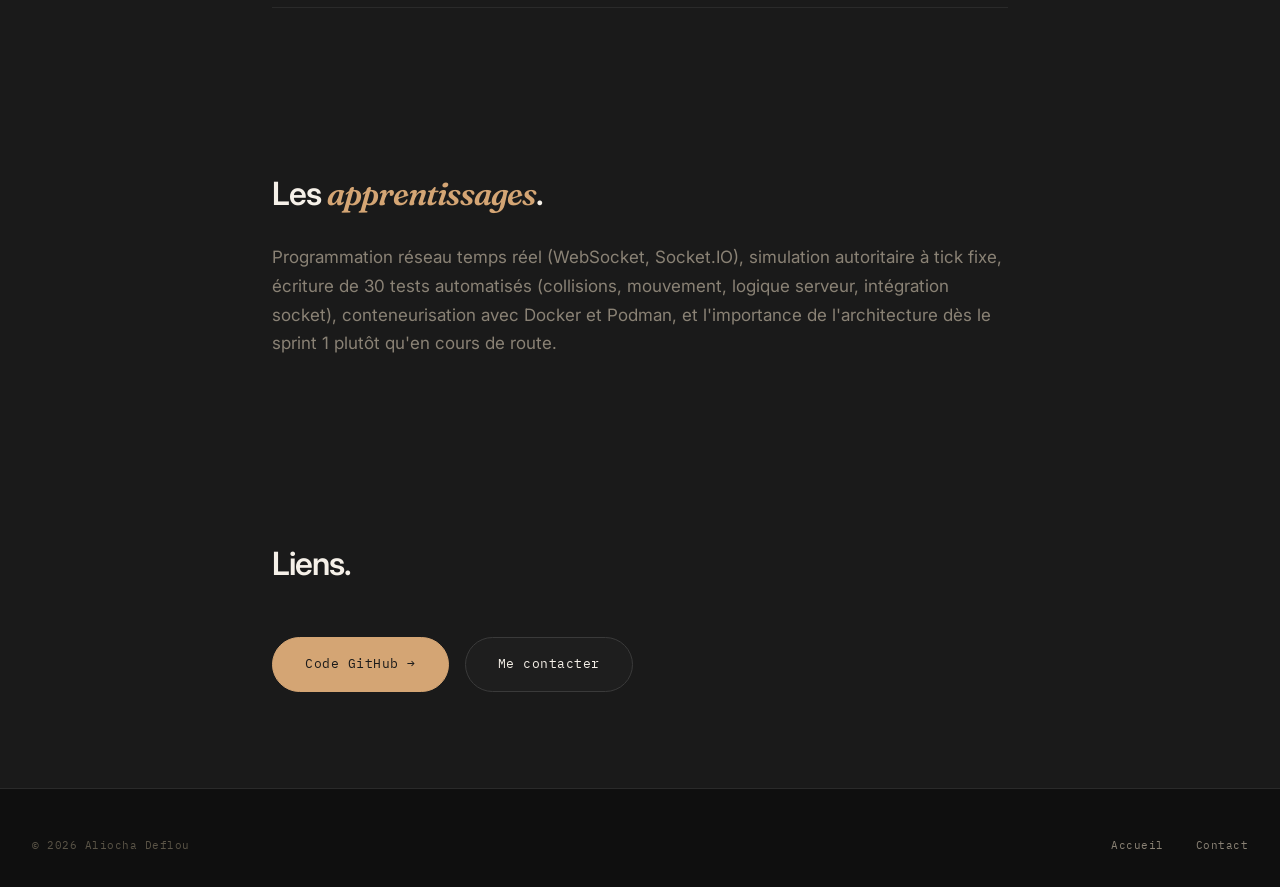
==== commit 03f6090e: "Add assets, SEO meta, sitemap, robots, 404, focus-visible a11y" ====
--- a/projets/bug-of-thrones.html
+++ b/projets/bug-of-thrones.html
@@ -6,6 +6,14 @@
     <title>Bug of Thrones — Étude de cas | Aliocha Deflou</title>
     <meta name="description" content="Shoot'em up multijoueur temps réel TypeScript/Socket.IO. Serveur autoritaire 60 FPS, leaderboard SQLite, 30 tests automatisés. Projet d'équipe SAÉ BUT2.">
     <meta name="theme-color" content="#1a1a1a">
+    <link rel="canonical" href="https://aliodefl.github.io/aliocha-deflou-v2/projets/bug-of-thrones.html">
+    <link rel="icon" type="image/png" href="../assets/icons/favicon.png">
+
+    <meta property="og:type" content="article">
+    <meta property="og:title" content="Bug of Thrones — Étude de cas | Aliocha Deflou">
+    <meta property="og:description" content="Shoot'em up multijoueur temps réel TypeScript/Socket.IO. Serveur autoritaire 60 FPS, leaderboard SQLite, 30 tests automatisés. Projet d'équipe SAÉ BUT2.">
+    <meta property="og:image" content="https://aliodefl.github.io/aliocha-deflou-v2/assets/icons/og-image.png">
+    <meta property="og:locale" content="fr_FR">
 
     <link rel="preconnect" href="https://fonts.googleapis.com">
     <link rel="preconnect" href="https://fonts.gstatic.com" crossorigin>
@@ -31,7 +39,7 @@
                 <h1 class="pd-title">Bug of Thrones.</h1>
                 <p class="pd-tagline">Shoot'em up multijoueur temps réel à 2 joueurs. Architecture client/serveur strictement séparée avec serveur autoritaire à 60 FPS via Socket.IO, leaderboard SQLite et 30 tests automatisés.</p>
                 <div class="pd-image">
-                    <img src="../assets/img/bug-of-thrones-gameplay.webp" alt="Capture d'écran du gameplay de Bug of Thrones" loading="eager">
+                    <img src="../assets/img/bug-of-thrones-gameplay.png" alt="Capture d'écran du gameplay de Bug of Thrones" loading="eager">
                 </div>
             </header>
 
--- a/styles/main.css
+++ b/styles/main.css
@@ -832,3 +832,17 @@
     margin-top: 3rem;
     flex-wrap: wrap;
 }
+
+/* ---------- Focus visibility (a11y) ---------- */
+*:focus-visible {
+    outline: 2px solid var(--accent);
+    outline-offset: 4px;
+    border-radius: 4px;
+}
+
+/* ---------- Reduced motion: disable looping animations ---------- */
+@media (prefers-reduced-motion: reduce) {
+    .marquee-track { animation: none; }
+    .status-pill .pulse { animation: none; }
+    .hero-scroll::after { animation: none; }
+}
